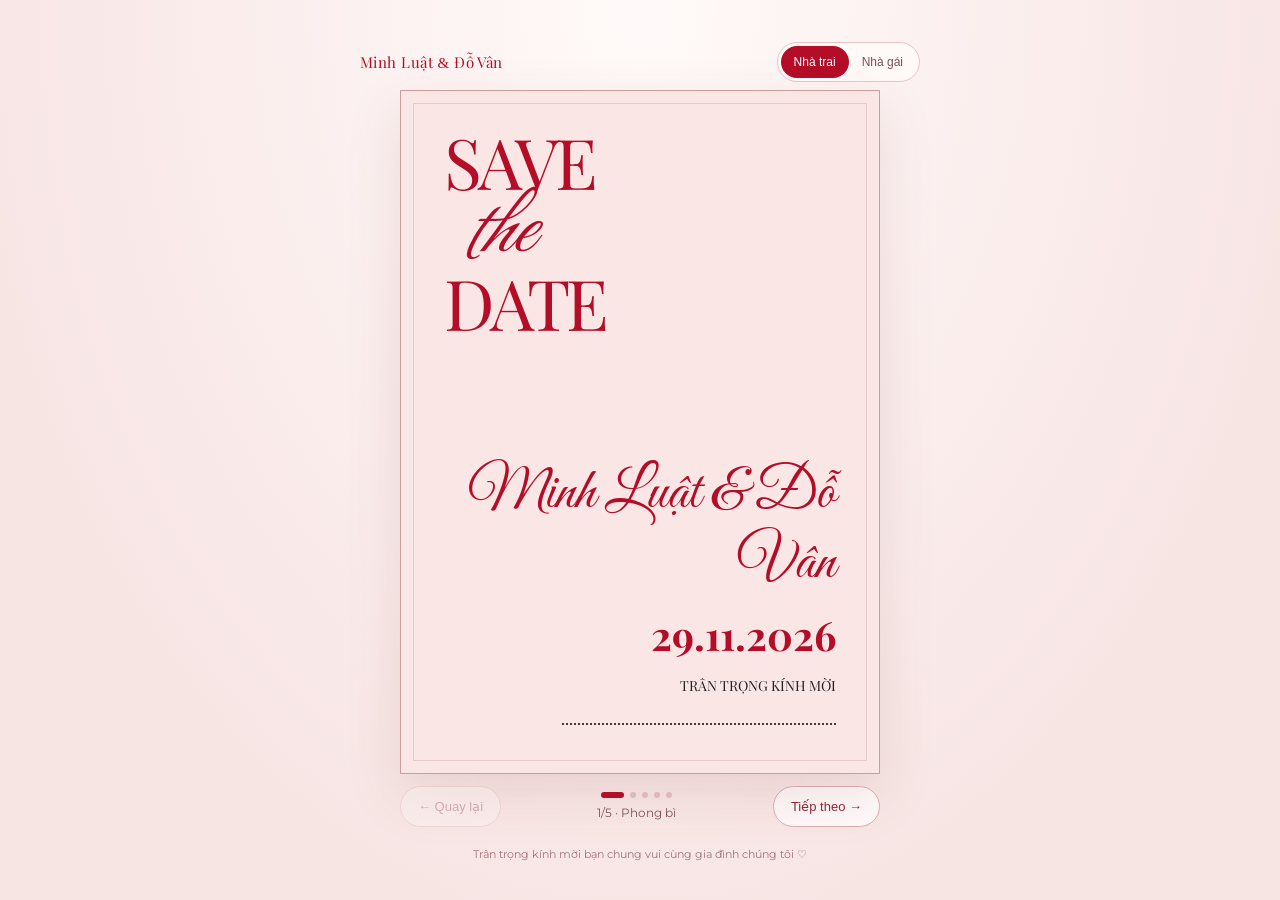
==== index.html @ a5eb69b7 "Add files via upload" ====
<!doctype html><html lang="vi"><head><meta charset="utf-8"><meta name="viewport" content="width=device-width,initial-scale=1,viewport-fit=cover"><meta name="theme-color" content="#fbe7e7"><title>Thiệp cưới Minh Luật & Đỗ Vân</title><link rel="preconnect" href="https://fonts.googleapis.com"><link rel="preconnect" href="https://fonts.gstatic.com" crossorigin><link href="https://fonts.googleapis.com/css2?family=Great+Vibes&family=Playfair+Display:wght@400;500;600;700&family=Montserrat:wght@400;500;600&display=swap" rel="stylesheet"><style>
:root{--red:#b30d27;--pink:#fbe6e6;--ink:#272024}*{box-sizing:border-box}html,body{margin:0;min-height:100%;font-family:Montserrat,sans-serif;color:var(--ink)}body{background:radial-gradient(ellipse at top,#fffaf9,#f7e5e4 75%);display:flex;flex-direction:column;align-items:center;justify-content:center;min-height:100dvh;overflow-x:hidden}.top{width:min(94vw,560px);display:flex;align-items:center;justify-content:space-between;margin:14px auto 8px;gap:12px}.brand{font-family:'Playfair Display',serif;color:var(--red);font-size:15px;letter-spacing:.03em}.switch{display:flex;border:1px solid #e8c5c5;border-radius:40px;padding:3px;background:#fff9f8}.switch button{border:0;background:transparent;border-radius:30px;padding:9px 13px;color:#794f55;font-size:12px;cursor:pointer}.switch button.active{background:var(--red);color:white}.stage{width:min(94vw,480px);height:min(76dvh,690px);min-height:410px;position:relative;perspective:1200px;display:grid;place-items:center;cursor:pointer;touch-action:pan-y}.sheet{position:absolute;inset:0;display:flex;align-items:center;justify-content:center;animation:enter .65s cubic-bezier(.2,.7,.2,1) both}.sheet img{width:100%;height:100%;object-fit:contain;filter:drop-shadow(0 12px 22px #6e3b3b23)}@keyframes enter{from{opacity:0;transform:translateY(25px) rotateX(-5deg) scale(.97)}to{opacity:1;transform:none}}.cover{width:100%;height:100%;background:var(--pink);border:1px solid #c99d9d;box-shadow:0 20px 50px #8d4a4a25;position:relative;overflow:hidden;display:flex;flex-direction:column;justify-content:space-between;padding:8% 9% 10%;text-align:center}.cover:before{content:'';position:absolute;inset:12px;border:1px solid #a76c733d;pointer-events:none}.save{font-family:'Playfair Display',serif;font-size:clamp(38px,10vw,70px);color:var(--red);line-height:.94;text-align:left;letter-spacing:-.06em}.save em{display:block;font-family:'Great Vibes',cursive;font-size:1.2em;font-weight:400;line-height:.9;letter-spacing:0;padding-left:22px}.coverbottom{align-self:flex-end;text-align:right;width:100%}.names{font-family:'Great Vibes',cursive;color:var(--red);font-size:clamp(36px,9vw,58px);line-height:1.2;white-space:normal}.date{font-family:'Playfair Display',serif;font-size:clamp(28px,7vw,40px);font-weight:700;color:var(--red);margin:8px 0 15px}.invite{font-family:'Playfair Display',serif;font-size:14px}.dots{border-bottom:2px dotted #443c3c;width:70%;margin:28px 0 0 auto}.envelope-scene{position:relative;width:100%;height:76%;display:grid;place-items:center;animation:enter .7s both}.env-back{position:absolute;width:94%;height:61%;bottom:6%;background:#edc7c8;border:1px solid #cfaaaa;box-shadow:0 20px 45px #80484832}.env-back:before{content:'';position:absolute;inset:0;background:linear-gradient(145deg,transparent 49.7%,#e6b6bb 50%) left/50% 100% no-repeat,linear-gradient(215deg,transparent 49.7%,#e6b6bb 50%) right/50% 100% no-repeat}.flap{position:absolute;bottom:67%;height:37%;width:94%;background:#f4d6d8;clip-path:polygon(0 100%,50% 0,100% 100%);border-bottom:1px solid #d3a6a8;filter:drop-shadow(0 -2px 2px #8b555522)}.stack{position:absolute;width:66%;height:72%;bottom:16%;display:grid;place-items:center}.mini{position:absolute;width:78%;height:85%;background:white;border:1px solid #cfa8a8;box-shadow:0 6px 15px #6b363633;display:grid;place-items:center;font-family:'Playfair Display',serif;color:var(--red);font-size:21px;text-align:center}.mini:nth-child(1){transform:translate(-20px,-15px) rotate(-12deg);background:#fbe5e6}.mini:nth-child(2){transform:translate(17px,-26px) rotate(9deg)}.mini:nth-child(3){transform:translate(0,-40px) rotate(-2deg);background:#fffafa}.mini span{font-size:42px}.env-front{position:absolute;bottom:6%;width:94%;height:34%;background:#f8dddd;clip-path:polygon(0 0,50% 56%,100% 0,100% 100%,0 100%);border-bottom:1px solid #d7aaaa}.env-title{position:absolute;bottom:0;color:#9e2336;font-family:'Great Vibes',cursive;font-size:32px}.qr-page{width:100%;height:100%;background:#fff;border:1px solid #555;padding:10% 7%;display:flex;flex-direction:column;justify-content:center;align-items:center;text-align:center;gap:16px;box-shadow:0 16px 40px #8d4a4a25}.qr-page h2{font-family:'Playfair Display',serif;color:var(--red);font-size:clamp(25px,6vw,37px);margin:0}.qr-page p{font-size:14px;line-height:1.7;margin:0}.qr-page img{width:min(65%,270px);height:auto;aspect-ratio:1;object-fit:contain;filter:none}.mapbtn{display:inline-block;text-decoration:none;background:var(--red);color:white;padding:14px 22px;border-radius:30px;font-weight:600;font-size:13px}.controls{width:min(94vw,480px);display:flex;align-items:center;justify-content:space-between;gap:10px;margin:12px auto 20px}.ctrl{border:1px solid #d8afb1;background:#fff9f9;color:#92263b;border-radius:25px;padding:12px 17px;cursor:pointer;font-size:13px}.ctrl:disabled{opacity:.3;cursor:default}.hint{font-size:12px;text-align:center;color:#81545b}.steps{display:flex;gap:6px;justify-content:center;margin-bottom:7px}.dot{height:6px;width:6px;background:#e6c1c3;border-radius:10px}.dot.on{width:23px;background:var(--red)}.footer{font-size:11px;color:#a27378;margin-bottom:12px;text-align:center}@media(max-width:600px){.stage{height:min(73dvh,650px);min-height:390px}.top{margin-top:9px}.controls{margin-top:8px}.cover{padding:10% 8%}.names{font-size:clamp(35px,10vw,53px)}.save{font-size:clamp(40px,12vw,62px)}}@media(max-height:690px){.stage{height:70dvh;min-height:340px}.top{margin:5px auto}.controls{margin:5px auto}.cover{padding:6% 8%}.dots{margin-top:12px}}
</style></head><body><header class="top"><div class="brand">Minh Luật <span style="font-family:serif">&</span> Đỗ Vân</div><div class="switch"><button id="traiBtn">Nhà trai</button><button id="gaiBtn">Nhà gái</button></div></header><main id="stage" class="stage" role="button" tabindex="0" aria-label="Bấm để mở thiệp"></main><div class="controls"><button class="ctrl" id="back">← Quay lại</button><div><div class="steps" id="dots"></div><div class="hint" id="hint"></div></div><button class="ctrl" id="next">Tiếp theo →</button></div><div class="footer">Trân trọng kính mời bạn chung vui cùng gia đình chúng tôi ♡</div><script>
const config={trai:{name:'Nhà trai',names:'Minh Luật & Đỗ Vân',address:'Thôn Đông Am Vàng, Việt Lập, Tân Yên, TP. Bắc Ninh',map:'https://www.google.com/maps/search/?api=1&query='+encodeURIComponent('Thôn Đông Am Vàng, Việt Lập, Tân Yên, Bắc Ninh')},gai:{name:'Nhà gái',names:'Đỗ Vân & Minh Luật',address:'Số 30 Đường Đàng Tây, Thôn Hạ, Xã Phượng Dực, TP. Hà Nội',map:'https://www.google.com/maps/search/?api=1&query='+encodeURIComponent('Số 30 Đường Đàng Tây, Thôn Hạ, Xã Phượng Dực, Hà Nội')}};
const query=new URLSearchParams(location.search);let side=query.get('side')==='gai'?'gai':'trai',step=0;const stage=document.getElementById('stage');const labels=['Phong bì','Mở phong bì','Tờ lễ','Tờ tiệc','Chỉ đường'];function render(){const c=config[side];document.getElementById('traiBtn').classList.toggle('active',side==='trai');document.getElementById('gaiBtn').classList.toggle('active',side==='gai');document.getElementById('back').disabled=step===0;document.getElementById('next').disabled=step===4;document.getElementById('dots').innerHTML=labels.map((_,i)=>`<span class="dot ${i===step?'on':''}"></span>`).join('');document.getElementById('hint').textContent=`${step+1}/5 · ${labels[step]}`;let html='';if(step===0){html=`<section class="sheet"><div class="cover"><div class="save">SAVE<em>the</em>DATE</div><div class="coverbottom"><div class="names">${c.names}</div><div class="date">29.11.2026</div><div class="invite">TRÂN TRỌNG KÍNH MỜI</div><div class="dots"></div></div></div></section>`}else if(step===1){html=`<section class="sheet"><div class="envelope-scene"><div class="env-back"></div><div class="flap"></div><div class="stack"><div class="mini">MÃ QR<br><span>⌖</span></div><div class="mini">THIỆP MỜI<br> DỰ TIỆC</div><div class="mini">${side==='trai'?'LỄ THÀNH HÔN':'LỄ VU QUY'}<br>♡</div></div><div class="env-front"></div><div class="env-title">${c.name} · Minh Luật & Đỗ Vân</div></div></section>`}else if(step===2||step===3){html=`<section class="sheet"><img src="assets/${side}-${step===2?'ceremony':'party'}.webp" alt="${labels[step]} ${c.name}" draggable="false"></section>`}else{html=`<section class="sheet"><div class="qr-page"><div style="font-family:'Great Vibes',cursive;color:var(--red);font-size:43px">Minh Luật & Đỗ Vân</div><h2>CHỈ ĐƯỜNG ĐẾN ${c.name.toUpperCase()}</h2><p>Quét mã QR để mở bản đồ</p><img src="assets/${side}-qr.png" alt="Mã QR Google Maps ${c.name}"><p>${c.address}</p><a class="mapbtn" href="${c.map}" target="_blank" rel="noopener">📍 Mở Google Maps</a></div></section>`}stage.innerHTML=html;history.replaceState(null,'',location.pathname+'?side='+side);}function forward(){if(step<4){step++;render()}}function backward(){if(step>0){step--;render()}}stage.addEventListener('click',e=>{if(e.target.closest('a'))return;forward()});stage.addEventListener('keydown',e=>{if(e.key==='Enter'||e.key===' '){e.preventDefault();forward()}});document.getElementById('next').onclick=forward;document.getElementById('back').onclick=backward;for(const s of ['trai','gai'])document.getElementById(s+'Btn').onclick=()=>{side=s;step=0;render()};let x=0;stage.addEventListener('touchstart',e=>{x=e.touches[0].clientX},{passive:true});stage.addEventListener('touchend',e=>{let d=e.changedTouches[0].clientX-x;if(Math.abs(d)>65){if(d<0)forward();else backward()}},{passive:true});render();
</script></body></html>
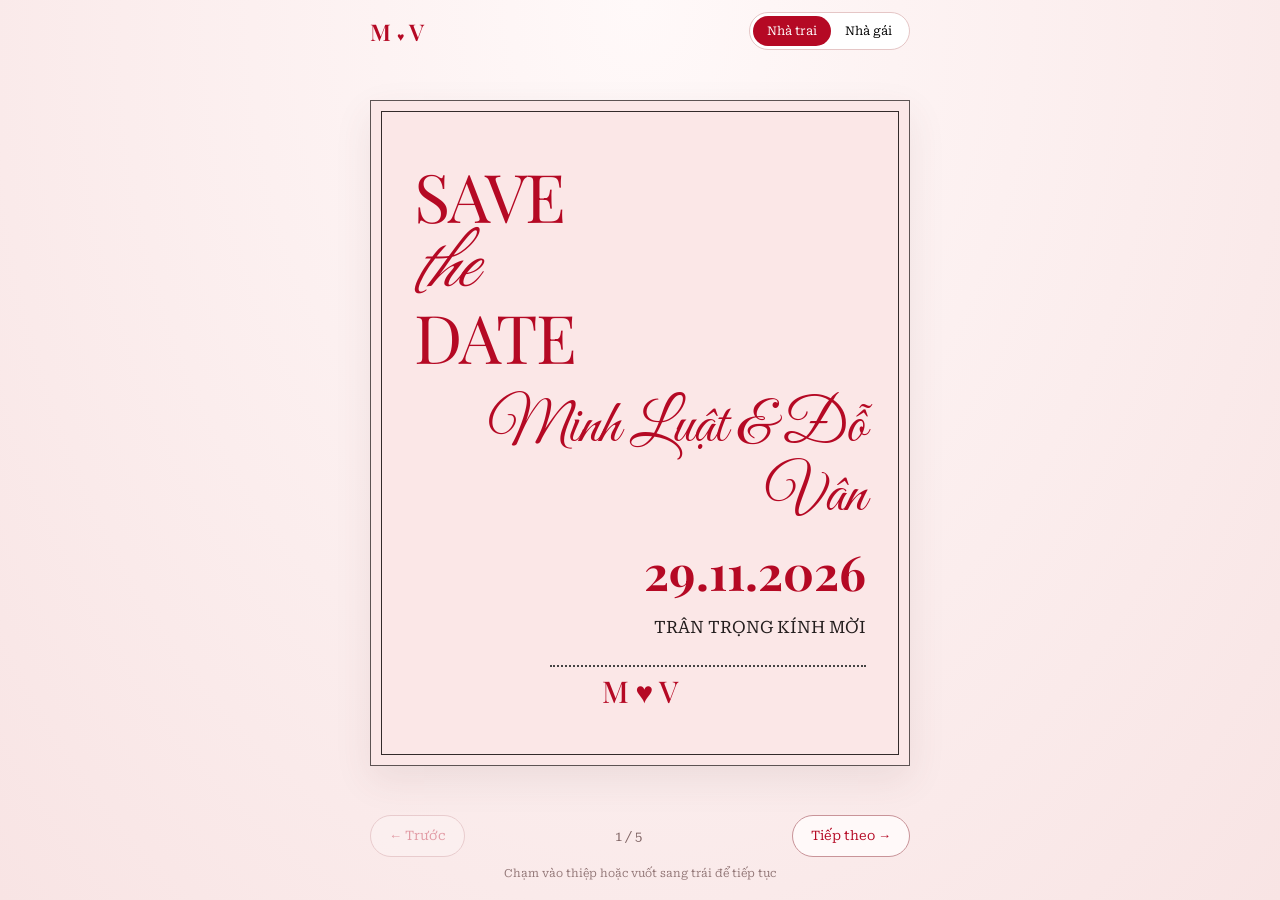
==== commit 716edfb7: "Add files via upload" ====
--- a/index.html
+++ b/index.html
@@ -1,6 +1 @@
-<!doctype html><html lang="vi"><head><meta charset="utf-8"><meta name="viewport" content="width=device-width,initial-scale=1,viewport-fit=cover"><meta name="theme-color" content="#fbe7e7"><title>Thiệp cưới Minh Luật & Đỗ Vân</title><link rel="preconnect" href="https://fonts.googleapis.com"><link rel="preconnect" href="https://fonts.gstatic.com" crossorigin><link href="https://fonts.googleapis.com/css2?family=Great+Vibes&family=Playfair+Display:wght@400;500;600;700&family=Montserrat:wght@400;500;600&display=swap" rel="stylesheet"><style>
-:root{--red:#b30d27;--pink:#fbe6e6;--ink:#272024}*{box-sizing:border-box}html,body{margin:0;min-height:100%;font-family:Montserrat,sans-serif;color:var(--ink)}body{background:radial-gradient(ellipse at top,#fffaf9,#f7e5e4 75%);display:flex;flex-direction:column;align-items:center;justify-content:center;min-height:100dvh;overflow-x:hidden}.top{width:min(94vw,560px);display:flex;align-items:center;justify-content:space-between;margin:14px auto 8px;gap:12px}.brand{font-family:'Playfair Display',serif;color:var(--red);font-size:15px;letter-spacing:.03em}.switch{display:flex;border:1px solid #e8c5c5;border-radius:40px;padding:3px;background:#fff9f8}.switch button{border:0;background:transparent;border-radius:30px;padding:9px 13px;color:#794f55;font-size:12px;cursor:pointer}.switch button.active{background:var(--red);color:white}.stage{width:min(94vw,480px);height:min(76dvh,690px);min-height:410px;position:relative;perspective:1200px;display:grid;place-items:center;cursor:pointer;touch-action:pan-y}.sheet{position:absolute;inset:0;display:flex;align-items:center;justify-content:center;animation:enter .65s cubic-bezier(.2,.7,.2,1) both}.sheet img{width:100%;height:100%;object-fit:contain;filter:drop-shadow(0 12px 22px #6e3b3b23)}@keyframes enter{from{opacity:0;transform:translateY(25px) rotateX(-5deg) scale(.97)}to{opacity:1;transform:none}}.cover{width:100%;height:100%;background:var(--pink);border:1px solid #c99d9d;box-shadow:0 20px 50px #8d4a4a25;position:relative;overflow:hidden;display:flex;flex-direction:column;justify-content:space-between;padding:8% 9% 10%;text-align:center}.cover:before{content:'';position:absolute;inset:12px;border:1px solid #a76c733d;pointer-events:none}.save{font-family:'Playfair Display',serif;font-size:clamp(38px,10vw,70px);color:var(--red);line-height:.94;text-align:left;letter-spacing:-.06em}.save em{display:block;font-family:'Great Vibes',cursive;font-size:1.2em;font-weight:400;line-height:.9;letter-spacing:0;padding-left:22px}.coverbottom{align-self:flex-end;text-align:right;width:100%}.names{font-family:'Great Vibes',cursive;color:var(--red);font-size:clamp(36px,9vw,58px);line-height:1.2;white-space:normal}.date{font-family:'Playfair Display',serif;font-size:clamp(28px,7vw,40px);font-weight:700;color:var(--red);margin:8px 0 15px}.invite{font-family:'Playfair Display',serif;font-size:14px}.dots{border-bottom:2px dotted #443c3c;width:70%;margin:28px 0 0 auto}.envelope-scene{position:relative;width:100%;height:76%;display:grid;place-items:center;animation:enter .7s both}.env-back{position:absolute;width:94%;height:61%;bottom:6%;background:#edc7c8;border:1px solid #cfaaaa;box-shadow:0 20px 45px #80484832}.env-back:before{content:'';position:absolute;inset:0;background:linear-gradient(145deg,transparent 49.7%,#e6b6bb 50%) left/50% 100% no-repeat,linear-gradient(215deg,transparent 49.7%,#e6b6bb 50%) right/50% 100% no-repeat}.flap{position:absolute;bottom:67%;height:37%;width:94%;background:#f4d6d8;clip-path:polygon(0 100%,50% 0,100% 100%);border-bottom:1px solid #d3a6a8;filter:drop-shadow(0 -2px 2px #8b555522)}.stack{position:absolute;width:66%;height:72%;bottom:16%;display:grid;place-items:center}.mini{position:absolute;width:78%;height:85%;background:white;border:1px solid #cfa8a8;box-shadow:0 6px 15px #6b363633;display:grid;place-items:center;font-family:'Playfair Display',serif;color:var(--red);font-size:21px;text-align:center}.mini:nth-child(1){transform:translate(-20px,-15px) rotate(-12deg);background:#fbe5e6}.mini:nth-child(2){transform:translate(17px,-26px) rotate(9deg)}.mini:nth-child(3){transform:translate(0,-40px) rotate(-2deg);background:#fffafa}.mini span{font-size:42px}.env-front{position:absolute;bottom:6%;width:94%;height:34%;background:#f8dddd;clip-path:polygon(0 0,50% 56%,100% 0,100% 100%,0 100%);border-bottom:1px solid #d7aaaa}.env-title{position:absolute;bottom:0;color:#9e2336;font-family:'Great Vibes',cursive;font-size:32px}.qr-page{width:100%;height:100%;background:#fff;border:1px solid #555;padding:10% 7%;display:flex;flex-direction:column;justify-content:center;align-items:center;text-align:center;gap:16px;box-shadow:0 16px 40px #8d4a4a25}.qr-page h2{font-family:'Playfair Display',serif;color:var(--red);font-size:clamp(25px,6vw,37px);margin:0}.qr-page p{font-size:14px;line-height:1.7;margin:0}.qr-page img{width:min(65%,270px);height:auto;aspect-ratio:1;object-fit:contain;filter:none}.mapbtn{display:inline-block;text-decoration:none;background:var(--red);color:white;padding:14px 22px;border-radius:30px;font-weight:600;font-size:13px}.controls{width:min(94vw,480px);display:flex;align-items:center;justify-content:space-between;gap:10px;margin:12px auto 20px}.ctrl{border:1px solid #d8afb1;background:#fff9f9;color:#92263b;border-radius:25px;padding:12px 17px;cursor:pointer;font-size:13px}.ctrl:disabled{opacity:.3;cursor:default}.hint{font-size:12px;text-align:center;color:#81545b}.steps{display:flex;gap:6px;justify-content:center;margin-bottom:7px}.dot{height:6px;width:6px;background:#e6c1c3;border-radius:10px}.dot.on{width:23px;background:var(--red)}.footer{font-size:11px;color:#a27378;margin-bottom:12px;text-align:center}@media(max-width:600px){.stage{height:min(73dvh,650px);min-height:390px}.top{margin-top:9px}.controls{margin-top:8px}.cover{padding:10% 8%}.names{font-size:clamp(35px,10vw,53px)}.save{font-size:clamp(40px,12vw,62px)}}@media(max-height:690px){.stage{height:70dvh;min-height:340px}.top{margin:5px auto}.controls{margin:5px auto}.cover{padding:6% 8%}.dots{margin-top:12px}}
-</style></head><body><header class="top"><div class="brand">Minh Luật <span style="font-family:serif">&</span> Đỗ Vân</div><div class="switch"><button id="traiBtn">Nhà trai</button><button id="gaiBtn">Nhà gái</button></div></header><main id="stage" class="stage" role="button" tabindex="0" aria-label="Bấm để mở thiệp"></main><div class="controls"><button class="ctrl" id="back">← Quay lại</button><div><div class="steps" id="dots"></div><div class="hint" id="hint"></div></div><button class="ctrl" id="next">Tiếp theo →</button></div><div class="footer">Trân trọng kính mời bạn chung vui cùng gia đình chúng tôi ♡</div><script>
-const config={trai:{name:'Nhà trai',names:'Minh Luật & Đỗ Vân',address:'Thôn Đông Am Vàng, Việt Lập, Tân Yên, TP. Bắc Ninh',map:'https://www.google.com/maps/search/?api=1&query='+encodeURIComponent('Thôn Đông Am Vàng, Việt Lập, Tân Yên, Bắc Ninh')},gai:{name:'Nhà gái',names:'Đỗ Vân & Minh Luật',address:'Số 30 Đường Đàng Tây, Thôn Hạ, Xã Phượng Dực, TP. Hà Nội',map:'https://www.google.com/maps/search/?api=1&query='+encodeURIComponent('Số 30 Đường Đàng Tây, Thôn Hạ, Xã Phượng Dực, Hà Nội')}};
-const query=new URLSearchParams(location.search);let side=query.get('side')==='gai'?'gai':'trai',step=0;const stage=document.getElementById('stage');const labels=['Phong bì','Mở phong bì','Tờ lễ','Tờ tiệc','Chỉ đường'];function render(){const c=config[side];document.getElementById('traiBtn').classList.toggle('active',side==='trai');document.getElementById('gaiBtn').classList.toggle('active',side==='gai');document.getElementById('back').disabled=step===0;document.getElementById('next').disabled=step===4;document.getElementById('dots').innerHTML=labels.map((_,i)=>`<span class="dot ${i===step?'on':''}"></span>`).join('');document.getElementById('hint').textContent=`${step+1}/5 · ${labels[step]}`;let html='';if(step===0){html=`<section class="sheet"><div class="cover"><div class="save">SAVE<em>the</em>DATE</div><div class="coverbottom"><div class="names">${c.names}</div><div class="date">29.11.2026</div><div class="invite">TRÂN TRỌNG KÍNH MỜI</div><div class="dots"></div></div></div></section>`}else if(step===1){html=`<section class="sheet"><div class="envelope-scene"><div class="env-back"></div><div class="flap"></div><div class="stack"><div class="mini">MÃ QR<br><span>⌖</span></div><div class="mini">THIỆP MỜI<br> DỰ TIỆC</div><div class="mini">${side==='trai'?'LỄ THÀNH HÔN':'LỄ VU QUY'}<br>♡</div></div><div class="env-front"></div><div class="env-title">${c.name} · Minh Luật & Đỗ Vân</div></div></section>`}else if(step===2||step===3){html=`<section class="sheet"><img src="assets/${side}-${step===2?'ceremony':'party'}.webp" alt="${labels[step]} ${c.name}" draggable="false"></section>`}else{html=`<section class="sheet"><div class="qr-page"><div style="font-family:'Great Vibes',cursive;color:var(--red);font-size:43px">Minh Luật & Đỗ Vân</div><h2>CHỈ ĐƯỜNG ĐẾN ${c.name.toUpperCase()}</h2><p>Quét mã QR để mở bản đồ</p><img src="assets/${side}-qr.png" alt="Mã QR Google Maps ${c.name}"><p>${c.address}</p><a class="mapbtn" href="${c.map}" target="_blank" rel="noopener">📍 Mở Google Maps</a></div></section>`}stage.innerHTML=html;history.replaceState(null,'',location.pathname+'?side='+side);}function forward(){if(step<4){step++;render()}}function backward(){if(step>0){step--;render()}}stage.addEventListener('click',e=>{if(e.target.closest('a'))return;forward()});stage.addEventListener('keydown',e=>{if(e.key==='Enter'||e.key===' '){e.preventDefault();forward()}});document.getElementById('next').onclick=forward;document.getElementById('back').onclick=backward;for(const s of ['trai','gai'])document.getElementById(s+'Btn').onclick=()=>{side=s;step=0;render()};let x=0;stage.addEventListener('touchstart',e=>{x=e.touches[0].clientX},{passive:true});stage.addEventListener('touchend',e=>{let d=e.changedTouches[0].clientX-x;if(Math.abs(d)>65){if(d<0)forward();else backward()}},{passive:true});render();
-</script></body></html>
+<!doctype html><html lang="vi"><head><meta charset="utf-8"><meta name="viewport" content="width=device-width, initial-scale=1, viewport-fit=cover"><meta name="theme-color" content="#fbe8e8"><meta name="description" content="Thiệp cưới Minh Luật & Đỗ Vân"><title>Thiệp cưới | Minh Luật & Đỗ Vân</title><link rel="preconnect" href="https://fonts.googleapis.com"><link rel="preconnect" href="https://fonts.gstatic.com" crossorigin><link href="https://fonts.googleapis.com/css2?family=Great+Vibes&family=Playfair+Display:wght@400;500;600;700&family=Roboto+Serif:wght@400;500;600;700&display=swap" rel="stylesheet"><link rel="stylesheet" href="./style.css"></head><body><main class="app"><header class="toolbar"><span class="brand">M <span>♥</span> V</span><div class="side-switch" role="group" aria-label="Chọn nhà"><button data-side="trai">Nhà trai</button><button data-side="gai">Nhà gái</button></div></header><div class="scene" id="scene" tabindex="0" role="button" aria-label="Chạm để mở thiệp"><section class="view" id="view" aria-live="polite"></section></div><footer class="controls"><button id="prev" aria-label="Trang trước">← Trước</button><span id="counter">1 / 5</span><button id="next">Tiếp theo →</button></footer><p class="hint" id="hint">Chạm vào thiệp hoặc vuốt sang trái để tiếp tục</p></main><script src="./script.js"></script></body></html>
--- a/style.css
+++ b/style.css
@@ -0,0 +1 @@
+:root{--red:#b50924;--pink:#fbe7e7;--ink:#231d1d;--paper:#fffdfb}*{box-sizing:border-box}html,body{margin:0;min-height:100%;font-family:'Roboto Serif',Georgia,serif;color:var(--ink)}body{background:radial-gradient(ellipse at top,#fff9f9 0%,#f8e4e4 100%)}button{font:inherit;cursor:pointer}.app{min-height:100dvh;display:flex;flex-direction:column;align-items:center;padding:12px 12px 20px}.toolbar{width:min(100%,540px);display:flex;align-items:center;justify-content:space-between;gap:12px;margin-bottom:12px}.brand{font:600 23px 'Playfair Display',serif;color:var(--red)}.brand span{font-size:12px}.side-switch{display:flex;background:#fff;border:1px solid #e5c6c6;border-radius:30px;padding:3px}.side-switch button{border:0;background:transparent;padding:8px 14px;border-radius:24px;font-size:12px}.side-switch button.active{background:var(--red);color:white}.scene{flex:1;width:min(100%,540px);min-height:0;display:grid;place-items:center;outline:none;perspective:1100px}.view{width:100%;height:min(74dvh,760px);min-height:460px;position:relative;display:grid;place-items:center;animation:appear .55s ease both}@keyframes appear{from{opacity:0;transform:translateY(14px) scale(.98)}to{opacity:1;transform:none}}.card{position:relative;width:100%;height:100%;overflow:hidden;border:1px solid #5d5353;background:var(--paper);box-shadow:0 14px 35px #653d3d18;padding:clamp(20px,6%,40px)}.card:after{content:'';position:absolute;inset:10px;border:1px solid #332b2b;pointer-events:none}.cover{background:var(--pink);display:flex;flex-direction:column;justify-content:space-between;padding:12% 8% 10%;text-align:center}.save{font-family:'Playfair Display',serif;font-size:clamp(35px,9vw,67px);line-height:.94;color:var(--red);align-self:flex-start;text-align:left;letter-spacing:-2px}.save em{font-family:'Great Vibes',cursive;font-weight:400;font-size:1.15em;letter-spacing:0}.cover-middle{align-self:flex-end;text-align:right;width:100%;margin-top:20px}.names-script{font:clamp(35px,8vw,60px) 'Great Vibes',cursive;color:var(--red);line-height:1.15}.cover-date{font:700 clamp(29px,7vw,48px) 'Playfair Display',serif;color:var(--red);margin:8px 0 14px}.invite-label{font-size:clamp(12px,3vw,17px)}.dotted{border-bottom:2px dotted #444;width:70%;margin:28px 0 0 auto}.monogram{font:500 30px 'Playfair Display',serif;color:var(--red)}.opened{width:100%;height:78%;position:relative;display:grid;place-items:end center}.envelope-back{position:absolute;inset:24% 3% 5%;background:#f4cfd0;border:1px solid #c68e93;box-shadow:0 14px 30px #75484826}.envelope-back:before{content:'';position:absolute;top:-29%;left:0;width:100%;height:52%;background:#f9dddd;clip-path:polygon(0 100%,50% 0,100% 100%);border-bottom:1px solid #c68e93;animation:flap 1s ease both;transform-origin:bottom}@keyframes flap{from{transform:rotateX(170deg)}to{transform:rotateX(0)}}.stack{position:absolute;width:67%;height:72%;top:1%;left:16.5%}.mini{position:absolute;width:100%;height:100%;border:1px solid #cba9a9;background:white;box-shadow:0 6px 12px #4d202026;display:flex;flex-direction:column;align-items:center;justify-content:center;gap:18px;color:var(--red)}.mini:nth-child(1){transform:rotate(-10deg) translate(-18px,16px)}.mini:nth-child(2){transform:rotate(7deg) translate(17px,8px);background:var(--pink)}.mini:nth-child(3){transform:rotate(0);background:#fffafa}.mini b{font:700 28px 'Playfair Display',serif}.mini span{font:35px 'Great Vibes',cursive}.envelope-front{position:absolute;inset:53% 3% 5%;background:#f9dddd;clip-path:polygon(0 0,50% 52%,100% 0,100% 100%,0 100%);border-bottom:1px solid #d7a3a3}.opened-caption{position:absolute;bottom:0;color:#8b4545;font-size:12px}.ceremony{background:var(--pink);display:flex;flex-direction:column;justify-content:flex-end;gap:clamp(12px,3vh,30px);padding:10% 9% 12%}.double-happiness{position:absolute;right:-10%;top:-10%;font-family:serif;font-size:clamp(220px,75vw,450px);line-height:1;color:#fff;opacity:.93;pointer-events:none}.ceremony>*:not(.double-happiness){z-index:1}.eyebrow{font-size:clamp(15px,3.7vw,24px);font-weight:700;letter-spacing:1px}.couple-large{font:600 clamp(43px,10vw,76px)/1.2 'Playfair Display',serif;color:var(--red);text-transform:uppercase;overflow-wrap:break-word}.detail{font-size:clamp(13px,3.4vw,21px);line-height:1.65;letter-spacing:.4px}.detail strong{font-weight:700}.detail .address{font-size:.94em}.reception{display:flex;flex-direction:column;justify-content:space-around;align-items:center;text-align:center;gap:8px;padding:9% 7%}.reception .names-script{font-size:clamp(44px,10vw,74px)}.reception .date-big{font:700 clamp(38px,9vw,65px) 'Playfair Display',serif;color:var(--red)}.reception p{margin:0;font-size:clamp(13px,3vw,19px);line-height:1.55}.reception .venue{font:700 clamp(32px,8vw,55px) 'Playfair Display',serif;color:var(--red)}.reception .script-note{font:clamp(26px,6vw,43px) 'Great Vibes',cursive;color:var(--red)}.parents{display:grid;grid-template-columns:1fr 1fr;gap:10px;width:100%;margin-top:6px}.parents p{font-size:clamp(11px,2.6vw,16px);line-height:1.6}.qr-card{display:flex;flex-direction:column;justify-content:center;align-items:center;text-align:center;gap:22px;background:var(--pink)}.qr-card h2{font:600 clamp(30px,7vw,48px) 'Playfair Display',serif;color:var(--red);margin:0}.qr-card img{width:min(55%,230px);aspect-ratio:1;background:white;padding:10px}.qr-card p{line-height:1.7;font-size:clamp(13px,3vw,18px);margin:0}.map-link{display:inline-block;background:var(--red);color:#fff;text-decoration:none;padding:13px 22px;border-radius:30px;font-size:14px}.controls{display:flex;align-items:center;justify-content:space-between;width:min(100%,540px);padding:12px 0 0;gap:10px}.controls button{border:1px solid #c99499;background:#fff9f9;color:var(--red);border-radius:30px;padding:12px 18px;font-size:13px}.controls button:disabled{opacity:.35;cursor:default}.controls span{font-size:13px;color:#7e6262}.hint{font-size:11px;color:#927676;text-align:center;margin:10px 0 0}@media(max-width:420px){.app{padding:8px 9px 14px}.toolbar{margin-bottom:8px}.view{height:min(76dvh,680px);min-height:420px}.card{padding:22px}.cover{padding:14% 8% 11%}.ceremony{padding:12% 8%}.reception{padding:11% 6%}.reception p{font-size:12px}.parents p{font-size:11px}.dotted{margin-top:16px}.reception .names-script{font-size:48px}.reception .date-big{font-size:43px}.reception .venue{font-size:37px}}@media(max-height:720px){.view{height:72dvh;min-height:390px}.ceremony{gap:10px}.reception{gap:3px}.reception .names-script{font-size:42px}.reception .date-big{font-size:38px}.reception .venue{font-size:32px}.reception .script-note{font-size:26px}}
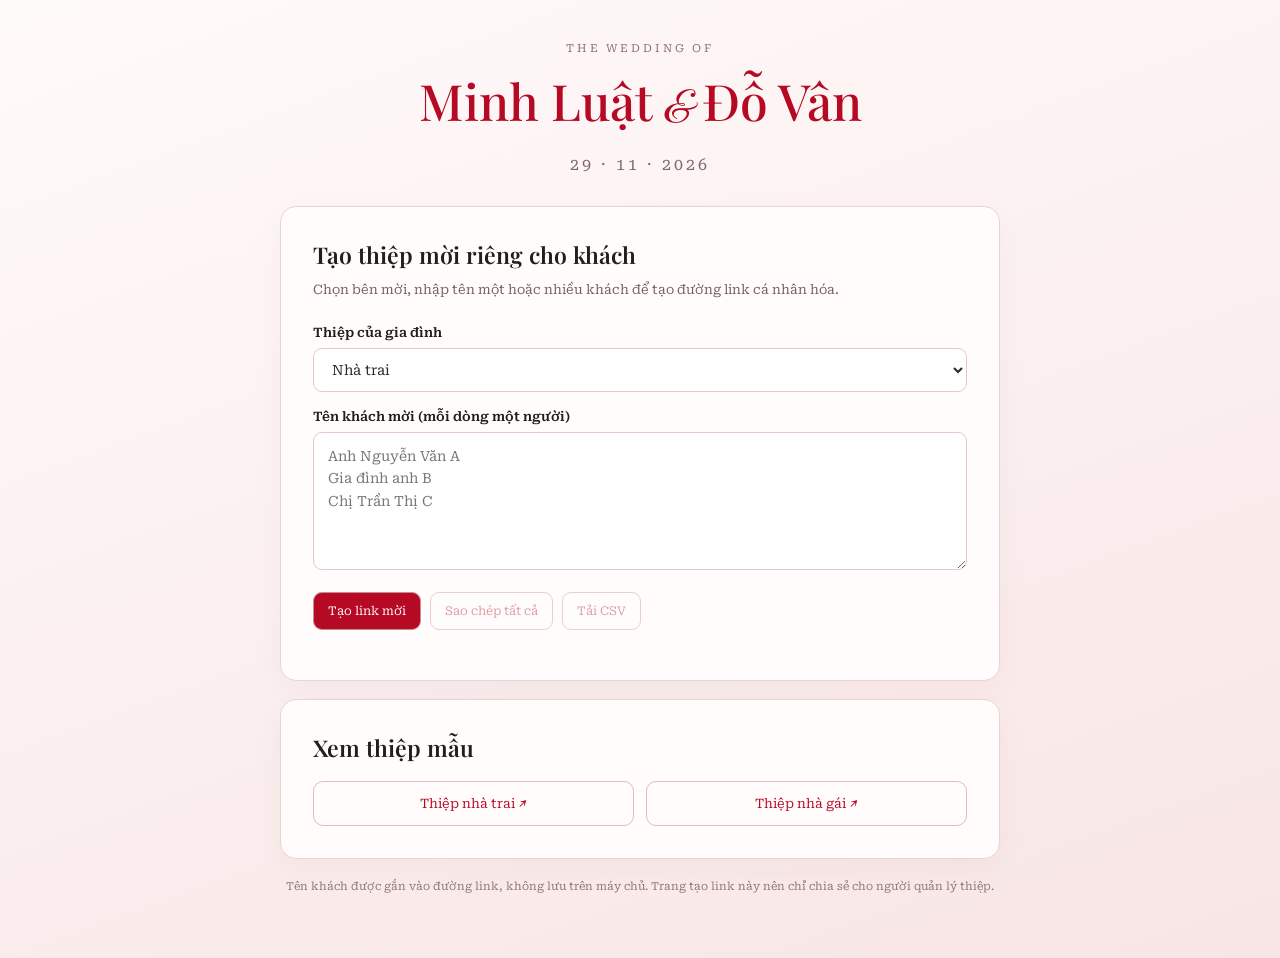
==== commit d0fd22e3: "Add files via upload" ====
--- a/index.html
+++ b/index.html
@@ -1 +1,3 @@
-<!doctype html><html lang="vi"><head><meta charset="utf-8"><meta name="viewport" content="width=device-width, initial-scale=1, viewport-fit=cover"><meta name="theme-color" content="#fbe8e8"><meta name="description" content="Thiệp cưới Minh Luật & Đỗ Vân"><title>Thiệp cưới | Minh Luật & Đỗ Vân</title><link rel="preconnect" href="https://fonts.googleapis.com"><link rel="preconnect" href="https://fonts.gstatic.com" crossorigin><link href="https://fonts.googleapis.com/css2?family=Great+Vibes&family=Playfair+Display:wght@400;500;600;700&family=Roboto+Serif:wght@400;500;600;700&display=swap" rel="stylesheet"><link rel="stylesheet" href="./style.css"></head><body><main class="app"><header class="toolbar"><span class="brand">M <span>♥</span> V</span><div class="side-switch" role="group" aria-label="Chọn nhà"><button data-side="trai">Nhà trai</button><button data-side="gai">Nhà gái</button></div></header><div class="scene" id="scene" tabindex="0" role="button" aria-label="Chạm để mở thiệp"><section class="view" id="view" aria-live="polite"></section></div><footer class="controls"><button id="prev" aria-label="Trang trước">← Trước</button><span id="counter">1 / 5</span><button id="next">Tiếp theo →</button></footer><p class="hint" id="hint">Chạm vào thiệp hoặc vuốt sang trái để tiếp tục</p></main><script src="./script.js"></script></body></html>
+<!doctype html><html lang="vi"><head><meta charset="utf-8"><meta name="viewport" content="width=device-width,initial-scale=1"><meta name="theme-color" content="#fff5f4"><title>Thiệp cưới Minh Luật & Đỗ Vân</title><link rel="preconnect" href="https://fonts.googleapis.com"><link rel="preconnect" href="https://fonts.gstatic.com" crossorigin><link href="https://fonts.googleapis.com/css2?family=Great+Vibes&family=Playfair+Display:wght@400;500;600;700&family=Roboto+Serif:wght@400;500;600&display=swap" rel="stylesheet"><link rel="stylesheet" href="./style.css"></head><body class="home-body"><main class="dashboard"><div class="dashboard-top"><div class="tiny-label">THE WEDDING OF</div><h1>Minh Luật <span>&</span> Đỗ Vân</h1><p>29 · 11 · 2026</p></div><section class="panel"><h2>Tạo thiệp mời riêng cho khách</h2><p class="sub">Chọn bên mời, nhập tên một hoặc nhiều khách để tạo đường link cá nhân hóa.</p><label for="side">Thiệp của gia đình</label><select id="side"><option value="trai">Nhà trai</option><option value="gai">Nhà gái</option></select><label for="guests">Tên khách mời (mỗi dòng một người)</label><textarea id="guests" rows="5" placeholder="Anh Nguyễn Văn A
+Gia đình anh B
+Chị Trần Thị C"></textarea><div class="button-row"><button class="primary" id="generate">Tạo link mời</button><button id="copyAll" disabled>Sao chép tất cả</button><button id="downloadCsv" disabled>Tải CSV</button></div><div id="results" class="results" aria-live="polite"></div></section><section class="panel quick"><h2>Xem thiệp mẫu</h2><div class="quick-links"><a href="./nha-trai.html">Thiệp nhà trai ↗</a><a href="./nha-gai.html">Thiệp nhà gái ↗</a></div></section><p class="footnote">Tên khách được gắn vào đường link, không lưu trên máy chủ. Trang tạo link này nên chỉ chia sẻ cho người quản lý thiệp.</p></main><script src="./generator.js"></script></body></html>
--- a/style.css
+++ b/style.css
@@ -1 +1,27 @@
 :root{--red:#b50924;--pink:#fbe7e7;--ink:#231d1d;--paper:#fffdfb}*{box-sizing:border-box}html,body{margin:0;min-height:100%;font-family:'Roboto Serif',Georgia,serif;color:var(--ink)}body{background:radial-gradient(ellipse at top,#fff9f9 0%,#f8e4e4 100%)}button{font:inherit;cursor:pointer}.app{min-height:100dvh;display:flex;flex-direction:column;align-items:center;padding:12px 12px 20px}.toolbar{width:min(100%,540px);display:flex;align-items:center;justify-content:space-between;gap:12px;margin-bottom:12px}.brand{font:600 23px 'Playfair Display',serif;color:var(--red)}.brand span{font-size:12px}.side-switch{display:flex;background:#fff;border:1px solid #e5c6c6;border-radius:30px;padding:3px}.side-switch button{border:0;background:transparent;padding:8px 14px;border-radius:24px;font-size:12px}.side-switch button.active{background:var(--red);color:white}.scene{flex:1;width:min(100%,540px);min-height:0;display:grid;place-items:center;outline:none;perspective:1100px}.view{width:100%;height:min(74dvh,760px);min-height:460px;position:relative;display:grid;place-items:center;animation:appear .55s ease both}@keyframes appear{from{opacity:0;transform:translateY(14px) scale(.98)}to{opacity:1;transform:none}}.card{position:relative;width:100%;height:100%;overflow:hidden;border:1px solid #5d5353;background:var(--paper);box-shadow:0 14px 35px #653d3d18;padding:clamp(20px,6%,40px)}.card:after{content:'';position:absolute;inset:10px;border:1px solid #332b2b;pointer-events:none}.cover{background:var(--pink);display:flex;flex-direction:column;justify-content:space-between;padding:12% 8% 10%;text-align:center}.save{font-family:'Playfair Display',serif;font-size:clamp(35px,9vw,67px);line-height:.94;color:var(--red);align-self:flex-start;text-align:left;letter-spacing:-2px}.save em{font-family:'Great Vibes',cursive;font-weight:400;font-size:1.15em;letter-spacing:0}.cover-middle{align-self:flex-end;text-align:right;width:100%;margin-top:20px}.names-script{font:clamp(35px,8vw,60px) 'Great Vibes',cursive;color:var(--red);line-height:1.15}.cover-date{font:700 clamp(29px,7vw,48px) 'Playfair Display',serif;color:var(--red);margin:8px 0 14px}.invite-label{font-size:clamp(12px,3vw,17px)}.dotted{border-bottom:2px dotted #444;width:70%;margin:28px 0 0 auto}.monogram{font:500 30px 'Playfair Display',serif;color:var(--red)}.opened{width:100%;height:78%;position:relative;display:grid;place-items:end center}.envelope-back{position:absolute;inset:24% 3% 5%;background:#f4cfd0;border:1px solid #c68e93;box-shadow:0 14px 30px #75484826}.envelope-back:before{content:'';position:absolute;top:-29%;left:0;width:100%;height:52%;background:#f9dddd;clip-path:polygon(0 100%,50% 0,100% 100%);border-bottom:1px solid #c68e93;animation:flap 1s ease both;transform-origin:bottom}@keyframes flap{from{transform:rotateX(170deg)}to{transform:rotateX(0)}}.stack{position:absolute;width:67%;height:72%;top:1%;left:16.5%}.mini{position:absolute;width:100%;height:100%;border:1px solid #cba9a9;background:white;box-shadow:0 6px 12px #4d202026;display:flex;flex-direction:column;align-items:center;justify-content:center;gap:18px;color:var(--red)}.mini:nth-child(1){transform:rotate(-10deg) translate(-18px,16px)}.mini:nth-child(2){transform:rotate(7deg) translate(17px,8px);background:var(--pink)}.mini:nth-child(3){transform:rotate(0);background:#fffafa}.mini b{font:700 28px 'Playfair Display',serif}.mini span{font:35px 'Great Vibes',cursive}.envelope-front{position:absolute;inset:53% 3% 5%;background:#f9dddd;clip-path:polygon(0 0,50% 52%,100% 0,100% 100%,0 100%);border-bottom:1px solid #d7a3a3}.opened-caption{position:absolute;bottom:0;color:#8b4545;font-size:12px}.ceremony{background:var(--pink);display:flex;flex-direction:column;justify-content:flex-end;gap:clamp(12px,3vh,30px);padding:10% 9% 12%}.double-happiness{position:absolute;right:-10%;top:-10%;font-family:serif;font-size:clamp(220px,75vw,450px);line-height:1;color:#fff;opacity:.93;pointer-events:none}.ceremony>*:not(.double-happiness){z-index:1}.eyebrow{font-size:clamp(15px,3.7vw,24px);font-weight:700;letter-spacing:1px}.couple-large{font:600 clamp(43px,10vw,76px)/1.2 'Playfair Display',serif;color:var(--red);text-transform:uppercase;overflow-wrap:break-word}.detail{font-size:clamp(13px,3.4vw,21px);line-height:1.65;letter-spacing:.4px}.detail strong{font-weight:700}.detail .address{font-size:.94em}.reception{display:flex;flex-direction:column;justify-content:space-around;align-items:center;text-align:center;gap:8px;padding:9% 7%}.reception .names-script{font-size:clamp(44px,10vw,74px)}.reception .date-big{font:700 clamp(38px,9vw,65px) 'Playfair Display',serif;color:var(--red)}.reception p{margin:0;font-size:clamp(13px,3vw,19px);line-height:1.55}.reception .venue{font:700 clamp(32px,8vw,55px) 'Playfair Display',serif;color:var(--red)}.reception .script-note{font:clamp(26px,6vw,43px) 'Great Vibes',cursive;color:var(--red)}.parents{display:grid;grid-template-columns:1fr 1fr;gap:10px;width:100%;margin-top:6px}.parents p{font-size:clamp(11px,2.6vw,16px);line-height:1.6}.qr-card{display:flex;flex-direction:column;justify-content:center;align-items:center;text-align:center;gap:22px;background:var(--pink)}.qr-card h2{font:600 clamp(30px,7vw,48px) 'Playfair Display',serif;color:var(--red);margin:0}.qr-card img{width:min(55%,230px);aspect-ratio:1;background:white;padding:10px}.qr-card p{line-height:1.7;font-size:clamp(13px,3vw,18px);margin:0}.map-link{display:inline-block;background:var(--red);color:#fff;text-decoration:none;padding:13px 22px;border-radius:30px;font-size:14px}.controls{display:flex;align-items:center;justify-content:space-between;width:min(100%,540px);padding:12px 0 0;gap:10px}.controls button{border:1px solid #c99499;background:#fff9f9;color:var(--red);border-radius:30px;padding:12px 18px;font-size:13px}.controls button:disabled{opacity:.35;cursor:default}.controls span{font-size:13px;color:#7e6262}.hint{font-size:11px;color:#927676;text-align:center;margin:10px 0 0}@media(max-width:420px){.app{padding:8px 9px 14px}.toolbar{margin-bottom:8px}.view{height:min(76dvh,680px);min-height:420px}.card{padding:22px}.cover{padding:14% 8% 11%}.ceremony{padding:12% 8%}.reception{padding:11% 6%}.reception p{font-size:12px}.parents p{font-size:11px}.dotted{margin-top:16px}.reception .names-script{font-size:48px}.reception .date-big{font-size:43px}.reception .venue{font-size:37px}}@media(max-height:720px){.view{height:72dvh;min-height:390px}.ceremony{gap:10px}.reception{gap:3px}.reception .names-script{font-size:42px}.reception .date-big{font-size:38px}.reception .venue{font-size:32px}.reception .script-note{font-size:26px}}
+
+/* V2: chữ thanh thoát, gọn hơn trên mọi kích thước */
+.brand{text-decoration:none}.family-label{font-size:12px;color:#8e5b62;letter-spacing:.06em}
+.ceremony{gap:clamp(10px,2.4vh,22px)}.eyebrow{font-size:clamp(14px,3.2vw,19px)}
+.couple-large{font-size:clamp(35px,8.2vw,61px);line-height:1.24;font-weight:500;letter-spacing:-.025em}
+.detail{font-size:clamp(12px,2.8vw,17px);line-height:1.75;letter-spacing:0}
+.reception .names-script{font-size:clamp(37px,8vw,60px)}
+.reception p{font-size:clamp(11px,2.5vw,15px);line-height:1.55}
+.reception .date-big{font-size:clamp(32px,7vw,50px)}
+.reception .venue{font-size:clamp(28px,6.5vw,45px)}
+.reception .script-note{font-size:clamp(24px,5vw,35px)}
+.parents p{font-size:clamp(10px,2.2vw,13px)}
+.guest-name{margin-top:12px;font-size:clamp(14px,3vw,19px);font-weight:600;overflow-wrap:anywhere}
+.guest-reception{font-weight:600;color:var(--red);overflow-wrap:anywhere}
+@media(max-width:420px){.couple-large{font-size:clamp(33px,9vw,42px)}.detail{font-size:12px}.reception p{font-size:11px}.reception .names-script{font-size:39px}.reception .date-big{font-size:34px}.reception .venue{font-size:31px}.parents p{font-size:10px}}
+/* Trang quản lý tạo link */
+.home-body{background:linear-gradient(160deg,#fffafa,#f8e5e5);min-height:100dvh}
+.dashboard{width:min(100% - 28px,720px);margin:0 auto;padding:42px 0 50px}
+.dashboard-top{text-align:center;margin-bottom:32px}.tiny-label{font-size:11px;letter-spacing:.26em;color:#8d6b6b}
+.dashboard-top h1{font:500 clamp(30px,7vw,50px) 'Playfair Display',serif;color:var(--red);margin:12px 0}.dashboard-top h1 span{font:45px 'Great Vibes',cursive}
+.dashboard-top p{letter-spacing:.2em;color:#80686a}.panel{border:1px solid #ecd3d3;background:#fffdfcf0;border-radius:16px;padding:clamp(20px,5vw,32px);margin-bottom:18px;box-shadow:0 10px 30px #673c3c0a}
+.panel h2{font:600 23px 'Playfair Display',serif;margin:0 0 9px}.sub{font-size:13px;line-height:1.7;color:#745e5e;margin:0 0 24px}
+.panel label{display:block;font-size:13px;font-weight:600;margin:17px 0 8px}.panel select,.panel textarea{width:100%;border:1px solid #e5c8c8;border-radius:9px;background:#fff;padding:12px 14px;color:#302626;font:14px/1.6 'Roboto Serif',serif;outline-color:#bc7c87}.panel textarea{resize:vertical;min-height:115px}
+.button-row{display:flex;gap:9px;flex-wrap:wrap;margin-top:18px}.button-row button,.result-row button{border:1px solid #c68d95;background:#fff;border-radius:9px;color:var(--red);padding:11px 14px;font-size:12px}.button-row .primary{background:var(--red);color:white}.button-row button:disabled{opacity:.4;cursor:not-allowed}
+.results{margin-top:18px}.result-row{border-top:1px solid #f1e2e2;padding:13px 0;display:flex;gap:10px;justify-content:space-between;align-items:center}.result-row strong{font-size:13px;display:block;margin-bottom:5px}.result-row a{font-size:11px;overflow-wrap:anywhere;color:#9e2335;text-decoration:none}.result-row button{flex-shrink:0}.quick-links{display:grid;grid-template-columns:1fr 1fr;gap:12px;margin-top:18px}.quick-links a{text-align:center;padding:14px 8px;border:1px solid #e5b9bf;border-radius:10px;text-decoration:none;color:var(--red);font-size:13px}.footnote{font-size:11px;color:#8d7272;line-height:1.8;text-align:center}
+@media(max-width:480px){.dashboard{padding-top:25px}.result-row{align-items:flex-start}.result-row button{padding:9px}.quick-links{grid-template-columns:1fr}}
